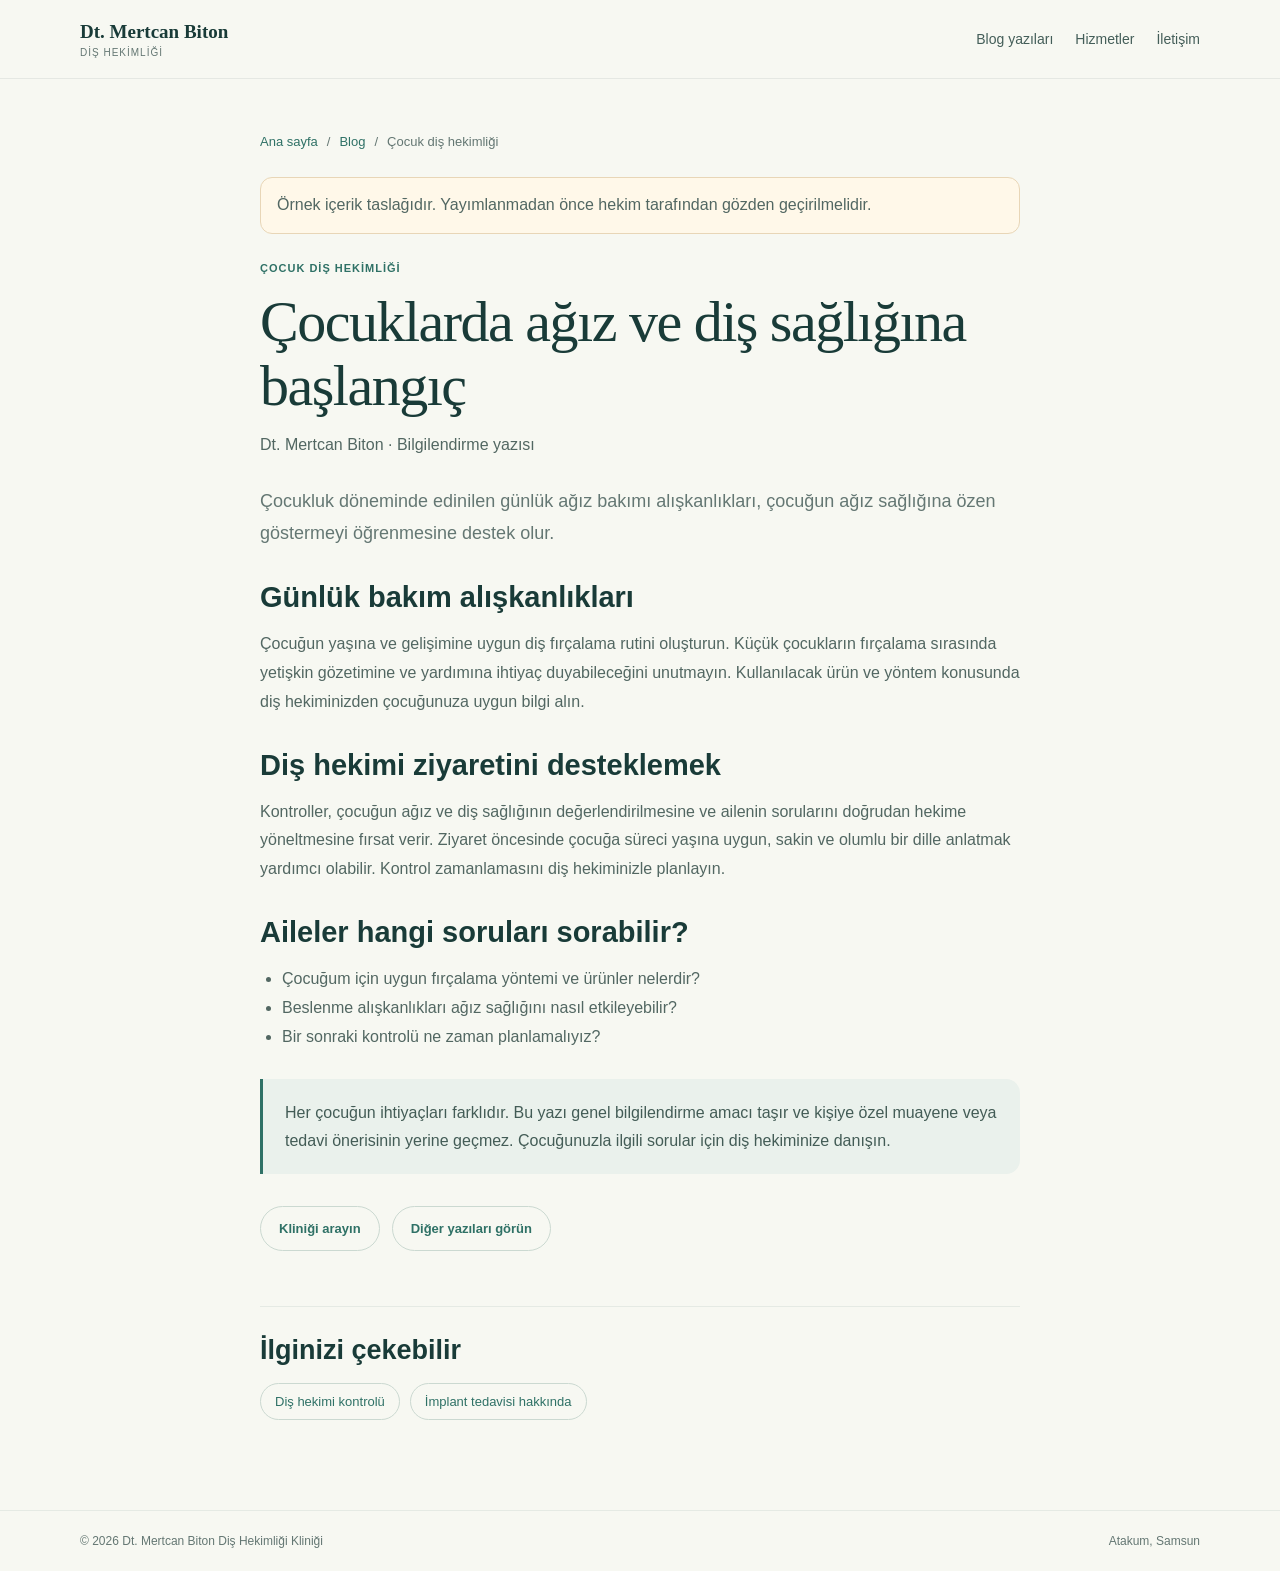
==== blog-cocuk-dis-hekimligi.html @ 33e7d126 "Add clinic website and blog pages Co-authored-by: Copilot <223556219+Copilot@users.noreply.github.co" ====
<!doctype html>
<html lang="tr">
<head>
  <meta charset="utf-8">
  <meta name="viewport" content="width=device-width, initial-scale=1">
  <meta name="theme-color" content="#f7f8f2">
  <meta name="description" content="Çocuklarda ağız bakımı ve diş hekimi ziyaretleri hakkında genel bilgiler.">
  <title>Çocuklarda Ağız ve Diş Sağlığına Başlangıç | Dt. Mertcan Biton</title>
  <link rel="stylesheet" href="blog.css">
  <style>
    :root { --ink:#193b38; --muted:#647773; --green:#2f7166; --green-dark:#22584f; --white:#fff; --line:#e5eae4; --shadow:0 24px 70px rgba(32,71,62,.11); font-family:"Segoe UI",Arial,sans-serif; font-synthesis:none; text-rendering:optimizeLegibility; }
    * { box-sizing:border-box; }
    body { margin:0; background:#f7f8f2; color:var(--ink); }
    a { color:inherit; text-decoration:none; }
    .container { width:min(1120px,calc(100% - 48px)); margin-inline:auto; }
    .eyebrow { display:inline-flex; align-items:center; gap:9px; color:var(--green); font-size:12px; font-weight:700; letter-spacing:1.5px; text-transform:uppercase; }
    .eyebrow::before { width:24px; height:1px; background:currentColor; content:""; }
    .button { display:inline-flex; min-height:45px; align-items:center; justify-content:center; gap:9px; padding:0 18px; border:1px solid #cbd9d1; border-radius:999px; color:var(--green); font-size:13px; font-weight:650; }
    .button:hover { background:#fff; }
    @media (max-width:560px) { .container { width:min(100% - 32px,1120px); } }
  </style>
</head>
<body class="blog-page-body">
  <header class="blog-site-header">
    <nav class="container blog-site-nav" aria-label="Ana menü">
      <a class="blog-site-logo" href="index.html">Dt. Mertcan Biton<small>Diş Hekimliği</small></a>
      <div class="blog-site-links"><a href="blog.html">Blog yazıları</a><a href="index.html#hizmetler">Hizmetler</a><a href="index.html#iletisim">İletişim</a></div>
    </nav>
  </header>
  <main class="blog-page-main">
    <article class="container blog-article">
      <nav class="blog-breadcrumb" aria-label="Sayfa yolu"><a href="index.html">Ana sayfa</a><span aria-hidden="true">/</span><a href="blog.html">Blog</a><span aria-hidden="true">/</span><span>Çocuk diş hekimliği</span></nav>
      <p class="draft-banner">Örnek içerik taslağıdır. Yayımlanmadan önce hekim tarafından gözden geçirilmelidir.</p>
      <span class="blog-category">Çocuk diş hekimliği</span>
      <h1>Çocuklarda ağız ve diş sağlığına başlangıç</h1>
      <p class="article-meta">Dt. Mertcan Biton · Bilgilendirme yazısı</p>
      <p class="article-lead">Çocukluk döneminde edinilen günlük ağız bakımı alışkanlıkları, çocuğun ağız sağlığına özen göstermeyi öğrenmesine destek olur.</p>

      <h2>Günlük bakım alışkanlıkları</h2>
      <p>Çocuğun yaşına ve gelişimine uygun diş fırçalama rutini oluşturun. Küçük çocukların fırçalama sırasında yetişkin gözetimine ve yardımına ihtiyaç duyabileceğini unutmayın. Kullanılacak ürün ve yöntem konusunda diş hekiminizden çocuğunuza uygun bilgi alın.</p>

      <h2>Diş hekimi ziyaretini desteklemek</h2>
      <p>Kontroller, çocuğun ağız ve diş sağlığının değerlendirilmesine ve ailenin sorularını doğrudan hekime yöneltmesine fırsat verir. Ziyaret öncesinde çocuğa süreci yaşına uygun, sakin ve olumlu bir dille anlatmak yardımcı olabilir. Kontrol zamanlamasını diş hekiminizle planlayın.</p>

      <h2>Aileler hangi soruları sorabilir?</h2>
      <ul>
        <li>Çocuğum için uygun fırçalama yöntemi ve ürünler nelerdir?</li>
        <li>Beslenme alışkanlıkları ağız sağlığını nasıl etkileyebilir?</li>
        <li>Bir sonraki kontrolü ne zaman planlamalıyız?</li>
      </ul>

      <div class="article-callout">Her çocuğun ihtiyaçları farklıdır. Bu yazı genel bilgilendirme amacı taşır ve kişiye özel muayene veya tedavi önerisinin yerine geçmez. Çocuğunuzla ilgili sorular için diş hekiminize danışın.</div>
      <div class="article-actions"><a class="button" href="tel:+905348561854">Kliniği arayın</a><a class="button" href="blog.html">Diğer yazıları görün</a></div>
      <section class="related-posts"><h2>İlginizi çekebilir</h2><div class="related-links"><a href="blog-genel-dis-hekimligi.html">Diş hekimi kontrolü</a><a href="blog-implant.html">İmplant tedavisi hakkında</a></div></section>
    </article>
  </main>
  <footer class="blog-footer"><div class="container blog-footer-inner"><p>© <span id="year">2026</span> Dt. Mertcan Biton Diş Hekimliği Kliniği</p><p>Atakum, Samsun</p></div></footer>
  <script>document.querySelector("#year").textContent = new Date().getFullYear();</script>
</body>
</html>
---- blog.css ----
.blog-section { background: #f0f4ee; }
.blog-grid { display: grid; grid-template-columns: repeat(3, minmax(0, 1fr)); align-items: stretch; gap: 20px; text-align: left; }
.home-blog-scroller { position: relative; }
.home-blog-grid { display: grid; grid-auto-columns: calc((100% - 40px) / 3); grid-auto-flow: column; gap: 20px; overflow-x: auto; padding: 6px 2px 20px; scroll-snap-type: x mandatory; scrollbar-color: #9db8a8 #e1e9e2; scrollbar-width: thin; }
.home-blog-grid:focus-visible { outline: 2px solid var(--green); outline-offset: 3px; }
.home-blog-grid .blog-card { display: flex; min-width: 0; flex-direction: column; scroll-snap-align: start; }
.home-blog-grid .blog-card-content { flex: 1; }
.blog-carousel-controls { display: flex; justify-content: flex-end; gap: 9px; margin: 0 2px 8px; }
.blog-carousel-button { width: 40px; height: 40px; display: grid; place-items: center; border: 1px solid #cbd9d1; border-radius: 50%; background: var(--white); color: var(--green); cursor: pointer; font-size: 19px; transition: background .2s, color .2s; }
.blog-carousel-button:hover { background: var(--green); color: var(--white); }
.blog-card { overflow: hidden; border: 1px solid var(--line); border-radius: 22px; background: var(--white); transition: transform .2s, box-shadow .2s; }
.blog-card:hover { transform: translateY(-4px); box-shadow: var(--shadow); }
.blog-card-art { min-height: 145px; display: flex; align-items: flex-end; justify-content: flex-end; padding: 18px 22px; overflow: hidden; }
.blog-card-art span { color: rgba(25, 59, 56, .42); font-family: Georgia, "Times New Roman", serif; font-size: 45px; }
.blog-art-general { background: radial-gradient(circle at 30% 35%, #fff8eb 0 15%, transparent 16%), linear-gradient(135deg, #dcebe3, #bad1c5); }
.blog-art-implant { background: radial-gradient(circle at 35% 35%, #fff5eb 0 13%, transparent 14%), linear-gradient(135deg, #f1e4d7, #dfc5ad); }
.blog-art-kids { background: radial-gradient(circle at 35% 35%, #fff9eb 0 13%, transparent 14%), linear-gradient(135deg, #e8eddc, #cbd9b9); }
.blog-card-content { padding: 23px 24px 25px; }
.blog-category { color: var(--green); font-size: 11px; font-weight: 700; letter-spacing: 1px; text-transform: uppercase; }
.blog-card h3 { margin: 12px 0 9px; font-family: Georgia, "Times New Roman", serif; font-size: 22px; font-weight: 500; line-height: 1.3; }
.blog-card p { margin: 0 0 19px; color: var(--muted); font-size: 14px; line-height: 1.65; }
.blog-read-more { display: inline-flex; align-items: center; gap: 8px; color: var(--green); font-size: 13px; font-weight: 700; }
.blog-read-more:hover { color: var(--green-dark); }
.blog-all-link { margin: 30px 0 12px; text-align: center; }
.blog-draft-note { margin: 0; color: var(--muted); font-size: 12px; text-align: center; }

.blog-page-body { min-height: 100vh; display: flex; flex-direction: column; }
.blog-site-header { position: sticky; z-index: 5; top: 0; border-bottom: 1px solid rgba(25, 59, 56, .08); background: rgba(247, 248, 242, .96); backdrop-filter: blur(14px); }
.blog-site-nav { min-height: 78px; display: flex; align-items: center; justify-content: space-between; gap: 20px; }
.blog-site-logo { font-family: Georgia, "Times New Roman", serif; font-size: 19px; font-weight: 700; }
.blog-site-logo small { display: block; margin-top: 4px; color: var(--muted); font-family: "Segoe UI", Arial, sans-serif; font-size: 10px; font-weight: 500; letter-spacing: 1px; text-transform: uppercase; }
.blog-site-links { display: flex; align-items: center; gap: 22px; color: #445e59; font-size: 14px; }
.blog-site-links a:hover { color: var(--green); }
.blog-page-main { flex: 1; padding: 55px 0 90px; }
.blog-breadcrumb { display: flex; flex-wrap: wrap; gap: 9px; margin-bottom: 28px; color: var(--muted); font-size: 13px; }
.blog-breadcrumb a { color: var(--green); }
.blog-page-heading { max-width: 720px; margin-bottom: 38px; }
.blog-page-heading h1, .blog-article h1 { margin: 14px 0; font-family: Georgia, "Times New Roman", serif; font-size: clamp(38px, 5vw, 58px); font-weight: 500; letter-spacing: -1.5px; line-height: 1.1; }
.blog-page-heading p { max-width: 650px; margin: 0; color: var(--muted); font-size: 17px; line-height: 1.7; }
.draft-banner { margin: 0 0 24px; padding: 13px 16px; border: 1px solid #e8d6b7; border-radius: 12px; background: #fff8e9; color: #765d32; font-size: 13px; line-height: 1.55; }
.blog-article { max-width: 760px; margin: 0 auto; }
.blog-article .blog-category { display: inline-block; margin-bottom: 2px; }
.blog-article .article-lead { margin: 0 0 26px; color: var(--muted); font-size: 18px; line-height: 1.75; }
.article-meta { margin: 0 0 26px; color: var(--muted); font-size: 12px; }
.blog-article h2 { margin: 32px 0 12px; font-size: 29px; }
.blog-article p, .blog-article li { color: #526762; font-size: 16px; line-height: 1.8; }
.blog-article ul { padding-left: 22px; }
.article-callout { margin: 28px 0; padding: 20px 22px; border-left: 3px solid var(--green); border-radius: 0 14px 14px 0; background: #eaf1ec; color: #435c56; line-height: 1.7; }
.article-actions { display: flex; flex-wrap: wrap; gap: 12px; margin-top: 32px; }
.related-posts { margin-top: 55px; padding-top: 28px; border-top: 1px solid var(--line); }
.related-posts h2 { margin: 0 0 17px; font-size: 27px; }
.related-links { display: flex; flex-wrap: wrap; gap: 10px; }
.related-links a { padding: 10px 14px; border: 1px solid #cbd9d1; border-radius: 999px; color: var(--green); font-size: 13px; }
.related-links a:hover { background: var(--white); }
.blog-footer { padding: 23px 0; border-top: 1px solid var(--line); color: var(--muted); font-size: 12px; }
.blog-footer-inner { display: flex; justify-content: space-between; gap: 16px; }
.blog-footer p { margin: 0; }

@media (max-width: 800px) {
  .blog-grid { grid-template-columns: repeat(2, minmax(0, 1fr)); }
  .home-blog-grid { grid-auto-columns: minmax(260px, 42%); }
}
@media (max-width: 560px) {
  .blog-site-nav { min-height: 70px; }
  .blog-site-links { gap: 13px; font-size: 12px; }
  .blog-site-links a:first-child { display: none; }
  .blog-page-main { padding: 35px 0 65px; }
  .blog-card { display: block; }
  .blog-card-art { min-height: 115px; }
  .blog-grid { grid-template-columns: 1fr; }
  .home-blog-grid { grid-auto-columns: 84%; gap: 14px; }
  .blog-carousel-controls { margin-bottom: 4px; }
  .blog-article .article-lead { font-size: 16px; }
  .blog-article p, .blog-article li { font-size: 15px; }
  .blog-footer-inner { flex-direction: column; }
}
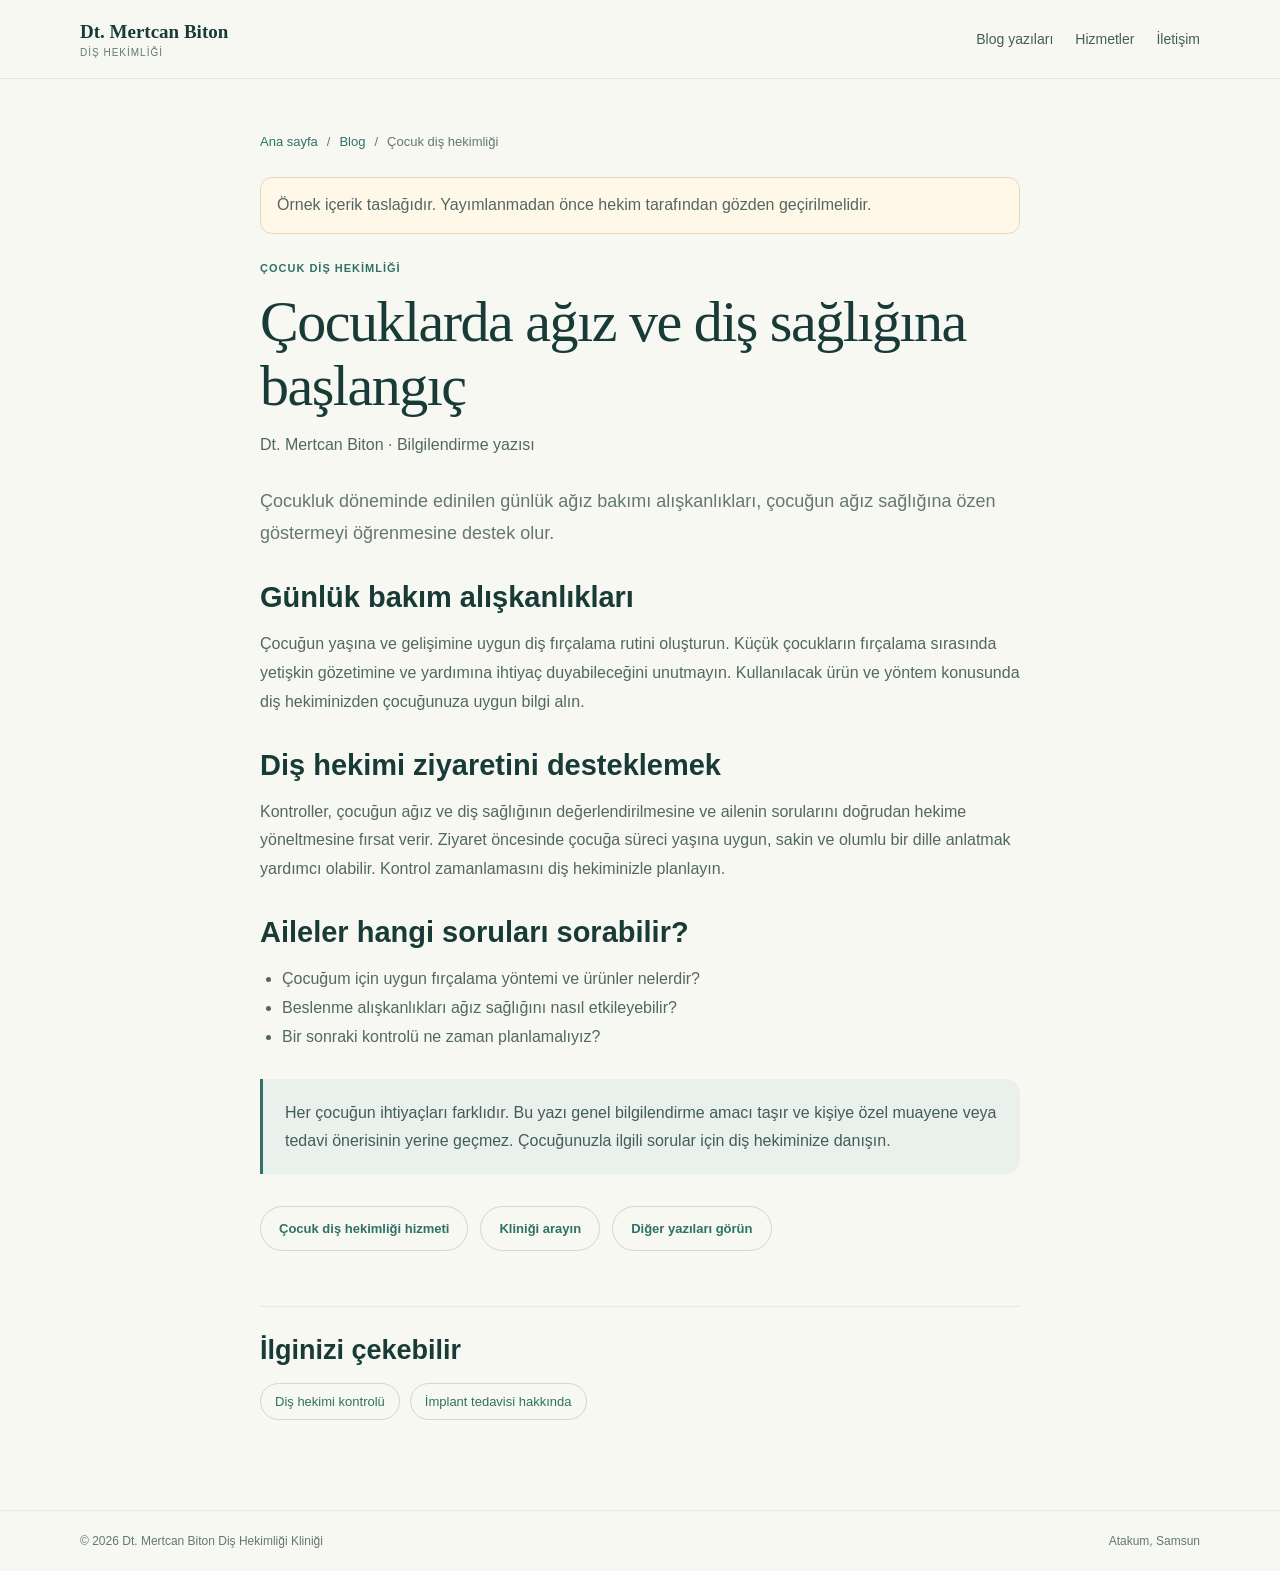
==== commit 80cae669: "Add clinic service pages and improve contact controls" ====
--- a/blog-cocuk-dis-hekimligi.html
+++ b/blog-cocuk-dis-hekimligi.html
@@ -50,7 +50,7 @@
       </ul>
 
       <div class="article-callout">Her çocuğun ihtiyaçları farklıdır. Bu yazı genel bilgilendirme amacı taşır ve kişiye özel muayene veya tedavi önerisinin yerine geçmez. Çocuğunuzla ilgili sorular için diş hekiminize danışın.</div>
-      <div class="article-actions"><a class="button" href="tel:+905348561854">Kliniği arayın</a><a class="button" href="blog.html">Diğer yazıları görün</a></div>
+      <div class="article-actions"><a class="button" href="hizmet-cocuk-dis-hekimligi.html">Çocuk diş hekimliği hizmeti</a><a class="button" href="tel:+905348561854">Kliniği arayın</a><a class="button" href="blog.html">Diğer yazıları görün</a></div>
       <section class="related-posts"><h2>İlginizi çekebilir</h2><div class="related-links"><a href="blog-genel-dis-hekimligi.html">Diş hekimi kontrolü</a><a href="blog-implant.html">İmplant tedavisi hakkında</a></div></section>
     </article>
   </main>
